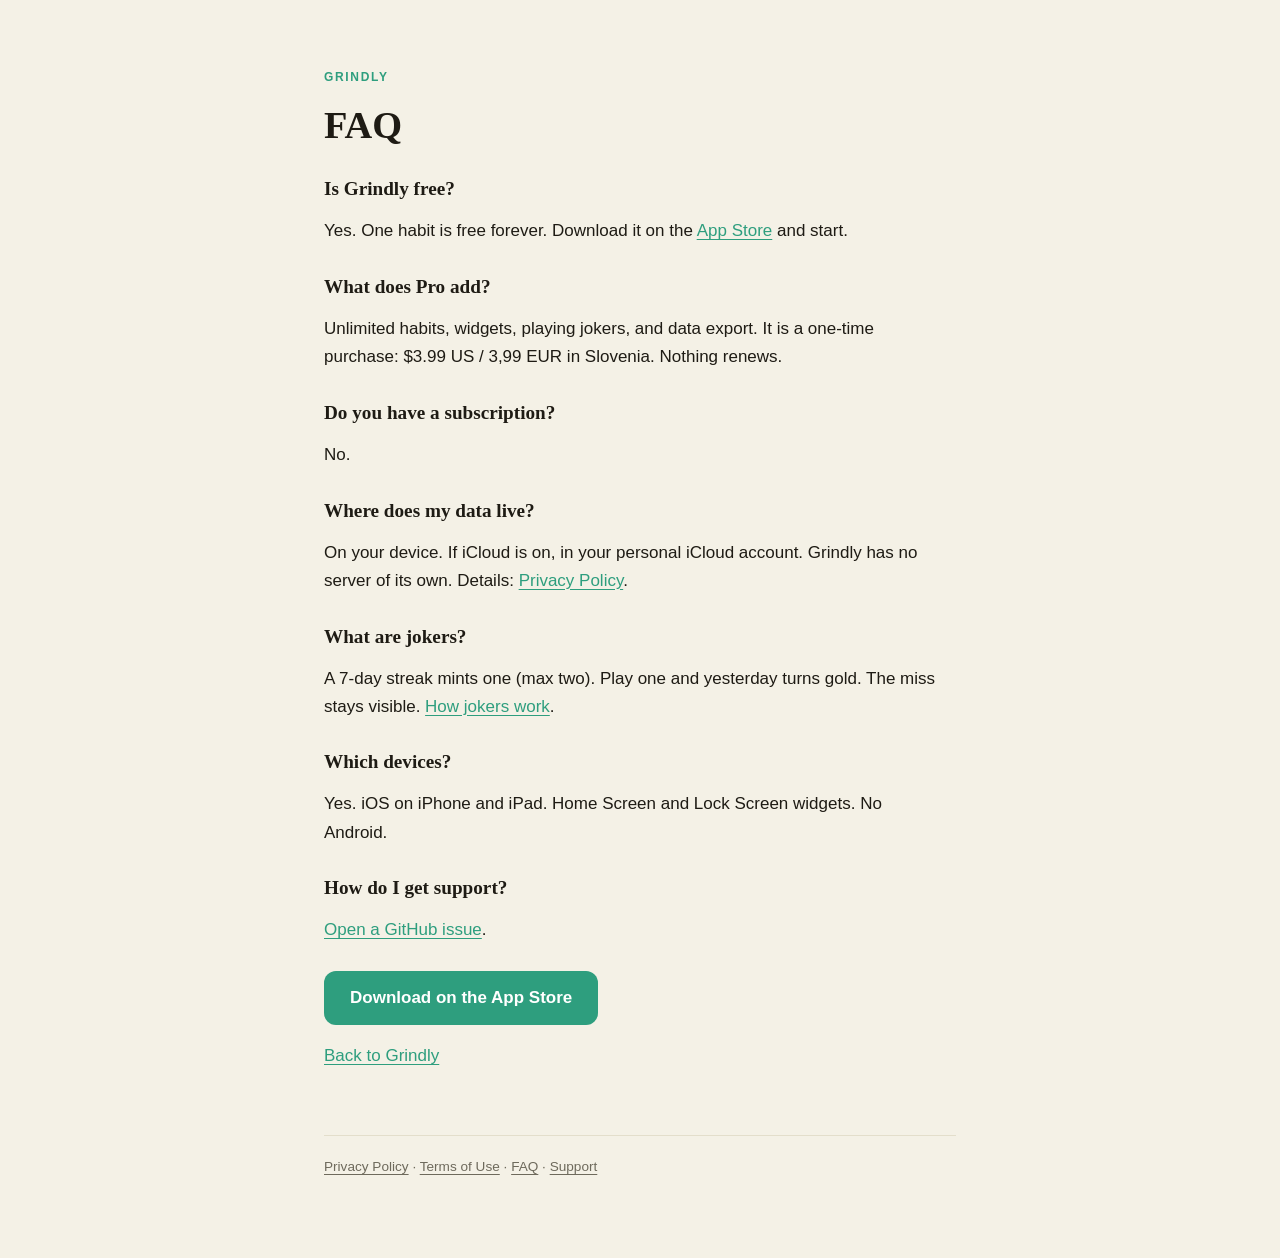
==== faq.html @ 9c8598a2 "Expand the site with jokers, FAQ, and pay-once copy Keep the live paper-and-tile homepage and add a " ====
<!doctype html>
<html lang="en">
<head>
<meta charset="utf-8">
<meta name="viewport" content="width=device-width, initial-scale=1">
<title>Grindly FAQ</title>
<meta name="description" content="Pay once, no subscription. Data stays on your device and in your iCloud. Support is GitHub issues.">
<link rel="canonical" href="https://grindly.gn1.io/faq.html">
<meta property="og:title" content="Grindly FAQ">
<meta property="og:description" content="Pay once, no subscription. Data stays on your device and in your iCloud. Support is GitHub issues.">
<meta property="og:image" content="https://grindly.gn1.io/dashboard.png">
<meta property="og:url" content="https://grindly.gn1.io/faq.html">
<meta property="og:type" content="website">
<link rel="stylesheet" href="style.css">
<link rel="icon" href="data:image/svg+xml,%3Csvg xmlns='http://www.w3.org/2000/svg' viewBox='0 0 32 32'%3E%3Crect x='2' y='2' width='13' height='13' rx='4' fill='%232E9E7E'/%3E%3Crect x='17' y='2' width='13' height='13' rx='4' fill='%232E9E7E' opacity='.5'/%3E%3Crect x='2' y='17' width='13' height='13' rx='4' fill='%232E9E7E' opacity='.7'/%3E%3Crect x='17' y='17' width='13' height='13' rx='4' fill='%232E9E7E'/%3E%3C/svg%3E">
</head>
<body>
<main>
  <p class="eyebrow"><a href="index.html">Grindly</a></p>
  <h1>FAQ</h1>

  <h2>Is Grindly free?</h2>
  <p>Yes. One habit is free forever. Download it on the <a href="https://apps.apple.com/app/id6759507317">App Store</a> and start.</p>

  <h2>What does Pro add?</h2>
  <p>Unlimited habits, widgets, playing jokers, and data export. It is a one-time purchase: $3.99 US / 3,99 EUR in Slovenia. Nothing renews.</p>

  <h2>Do you have a subscription?</h2>
  <p>No.</p>

  <h2>Where does my data live?</h2>
  <p>On your device. If iCloud is on, in your personal iCloud account. Grindly has no server of its own. Details: <a href="privacy.html">Privacy Policy</a>.</p>

  <h2>What are jokers?</h2>
  <p>A 7-day streak mints one (max two). Play one and yesterday turns gold. The miss stays visible. <a href="jokers.html">How jokers work</a>.</p>

  <h2>Which devices?</h2>
  <p>Yes. iOS on iPhone and iPad. Home Screen and Lock Screen widgets. No Android.</p>

  <h2>How do I get support?</h2>
  <p><a href="https://github.com/gradisarjoze/grindly-site/issues">Open a GitHub issue</a>.</p>

  <p><a class="button" href="https://apps.apple.com/app/id6759507317">Download on the App&nbsp;Store</a></p>
  <p class="muted"><a href="index.html">Back to Grindly</a></p>

  <footer>
    <a href="privacy.html">Privacy Policy</a> · <a href="terms.html">Terms of Use</a> · <a href="faq.html">FAQ</a> · <a href="https://github.com/gradisarjoze/grindly-site/issues">Support</a>
  </footer>
</main>
</body>
</html>
---- style.css ----
/* Grindly: paper and jade */
:root {
  --paper: #F4F1E6;
  --card: #FBF8EF;
  --ink: #1E1B14;
  --muted: #6E6A5C;
  --jade: #2E9E7E;
  --gold: #B08D3E;
  --line: #E3DECB;
}

* { box-sizing: border-box; }

body {
  margin: 0;
  background: var(--paper);
  color: var(--ink);
  font: 17px/1.65 -apple-system, BlinkMacSystemFont, "Segoe UI", Roboto, sans-serif;
}

main {
  max-width: 680px;
  margin: 0 auto;
  padding: 56px 24px 80px;
}

h1, h2 {
  font-family: ui-serif, "New York", Georgia, serif;
  line-height: 1.15;
  text-wrap: balance;
}

h1 { font-size: 2.4rem; margin: 0.4em 0; }
h2 { font-size: 1.2rem; margin: 1.6em 0 0.4em; }

p, li { color: var(--ink); max-width: 65ch; }
.muted { color: var(--muted); }

a { color: var(--jade); text-decoration-thickness: 1px; text-underline-offset: 3px; }

.eyebrow {
  font-size: 0.75rem;
  font-weight: 700;
  letter-spacing: 0.14em;
  text-transform: uppercase;
  color: var(--jade);
}
.eyebrow a {
  color: inherit;
  text-decoration: none;
}

.tiles {
  display: inline-grid;
  grid-template-columns: repeat(5, 14px);
  gap: 3px;
  margin-bottom: 18px;
}
.tiles span {
  width: 14px; height: 14px;
  border-radius: 3.5px;
  background: var(--jade);
}
.tiles span:nth-child(3n)  { opacity: 0.45; }
.tiles span:nth-child(4n)  { opacity: 0.75; }
.tiles span:nth-child(7n)  { background: var(--line); opacity: 1; }

footer {
  margin-top: 64px;
  padding-top: 20px;
  border-top: 1px solid var(--line);
  font-size: 0.85rem;
  color: var(--muted);
}
footer a { color: var(--muted); }

.button {
  display: inline-block;
  background: var(--jade);
  color: #fff;
  font-weight: 600;
  padding: 13px 26px;
  border-radius: 12px;
  text-decoration: none;
  margin-top: 10px;
}
.button:hover { filter: brightness(1.05); }
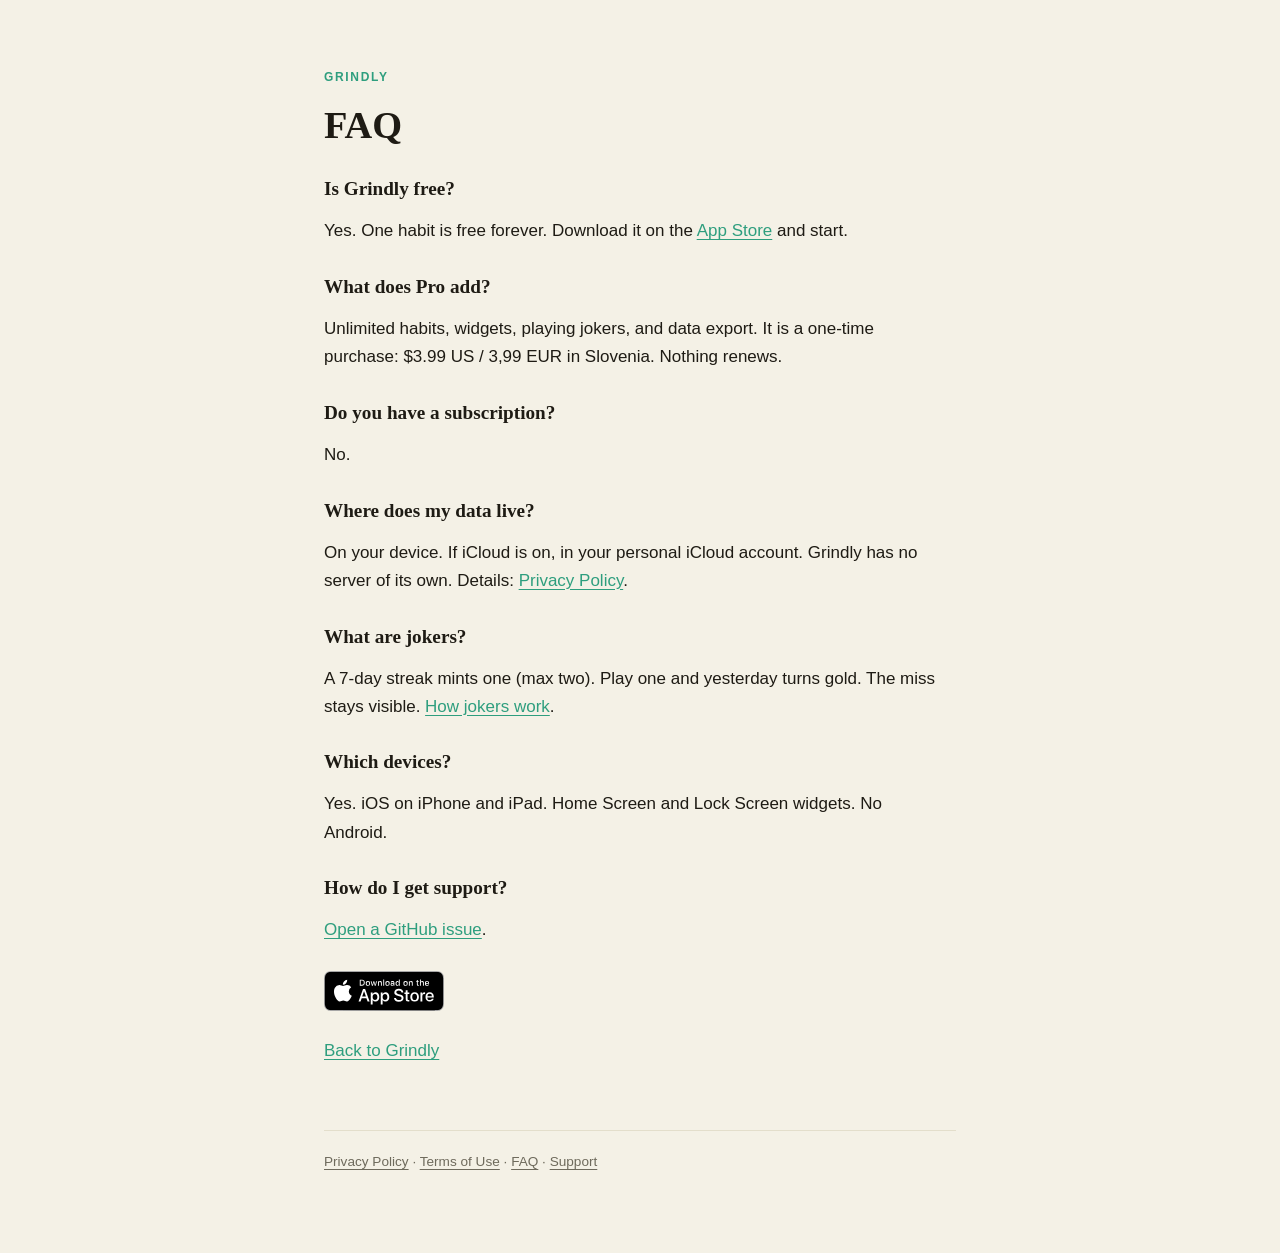
==== commit e52d6d88: "Enable official App Store badges on marketing CTAs Replace jade Download buttons with Apple's offici" ====
--- a/faq.html
+++ b/faq.html
@@ -40,7 +40,7 @@
   <h2>How do I get support?</h2>
   <p><a href="https://github.com/gradisarjoze/grindly-site/issues">Open a GitHub issue</a>.</p>
 
-  <p><a class="button" href="https://apps.apple.com/app/id6759507317">Download on the App&nbsp;Store</a></p>
+  <p><a class="app-store" href="https://apps.apple.com/app/id6759507317"><img src="download-on-the-app-store.svg" alt="Download on the App Store" width="120" height="40"></a></p>
   <p class="muted"><a href="index.html">Back to Grindly</a></p>
 
   <footer>
--- a/style.css
+++ b/style.css
@@ -74,14 +74,13 @@
 }
 footer a { color: var(--muted); }
 
-.button {
+.app-store {
   display: inline-block;
-  background: var(--jade);
-  color: #fff;
-  font-weight: 600;
-  padding: 13px 26px;
-  border-radius: 12px;
-  text-decoration: none;
+  line-height: 0;
   margin-top: 10px;
 }
-.button:hover { filter: brightness(1.05); }
+.app-store img {
+  height: 40px;
+  width: auto;
+  display: block;
+}
